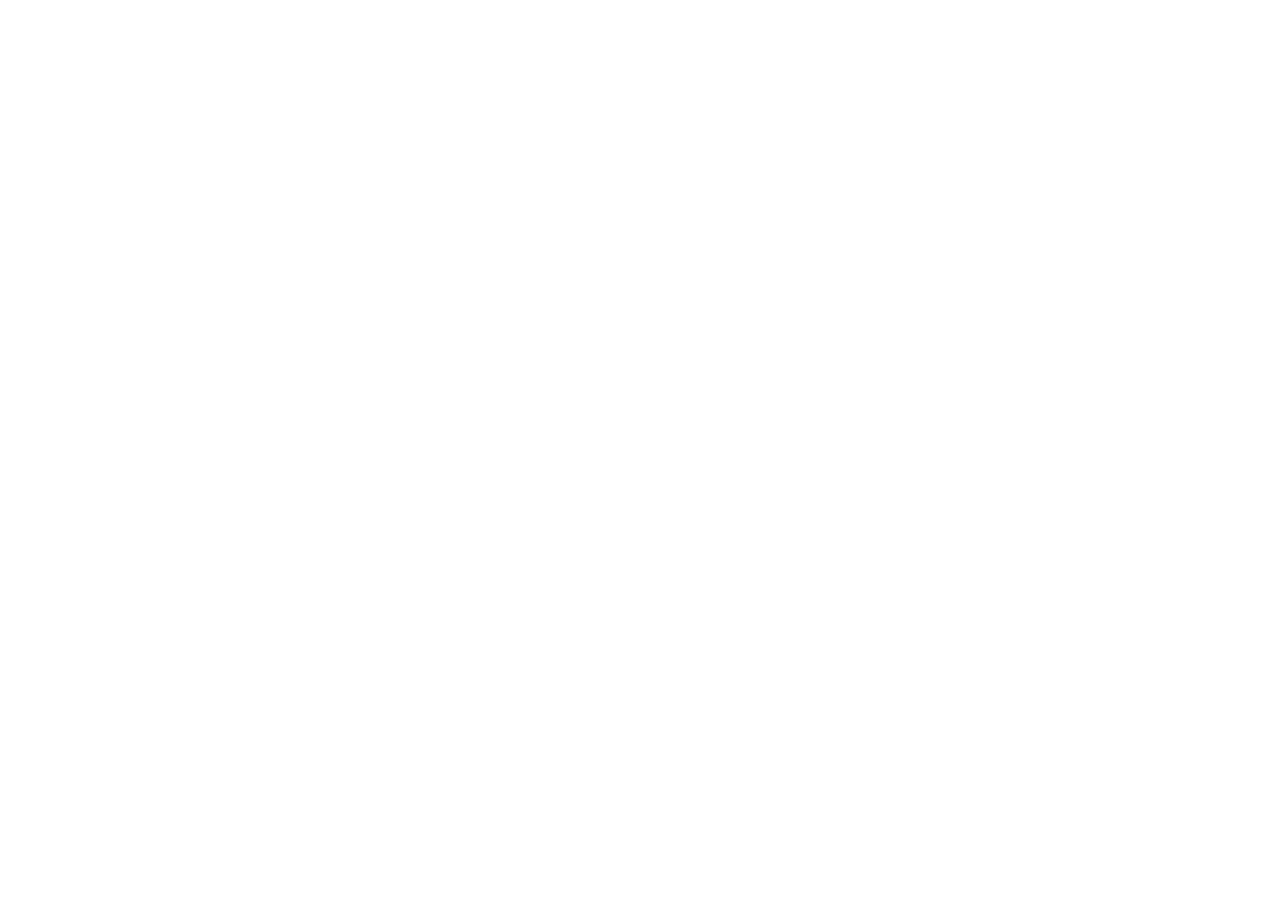
==== index.html @ d9848364 "Setting up repository" ====
<!DOCTYPE html>
<html lang="en">
  <head>
    <meta charset="UTF-8" />
    <meta http-equiv="X-UA-Compatible" content="IE=edge" />
    <meta name="viewport" content="width=device-width, initial-scale=1.0" />
    <link rel="stylesheet" href="css/normalize.css" />
    <link rel="stylesheet" href="css/styles.css" />
    <title>Document</title>
  </head>
  <body></body>
</html>
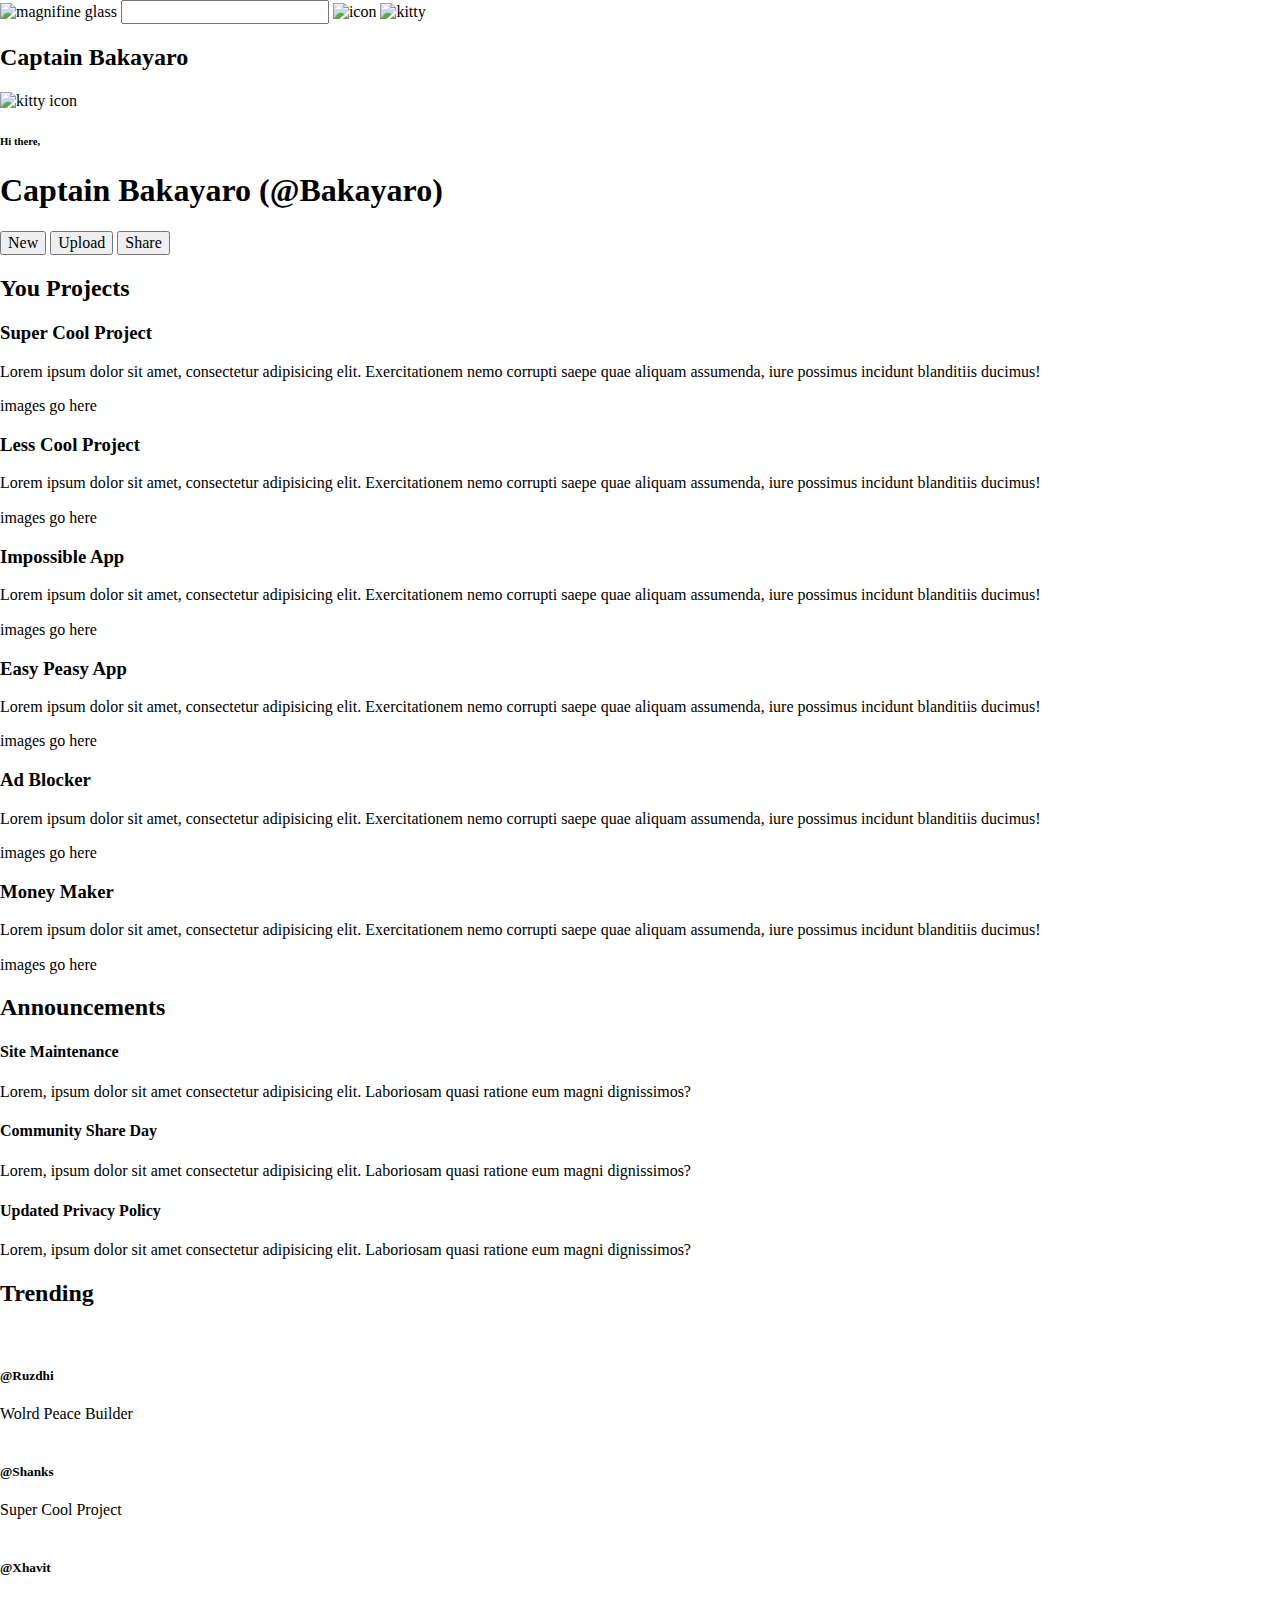
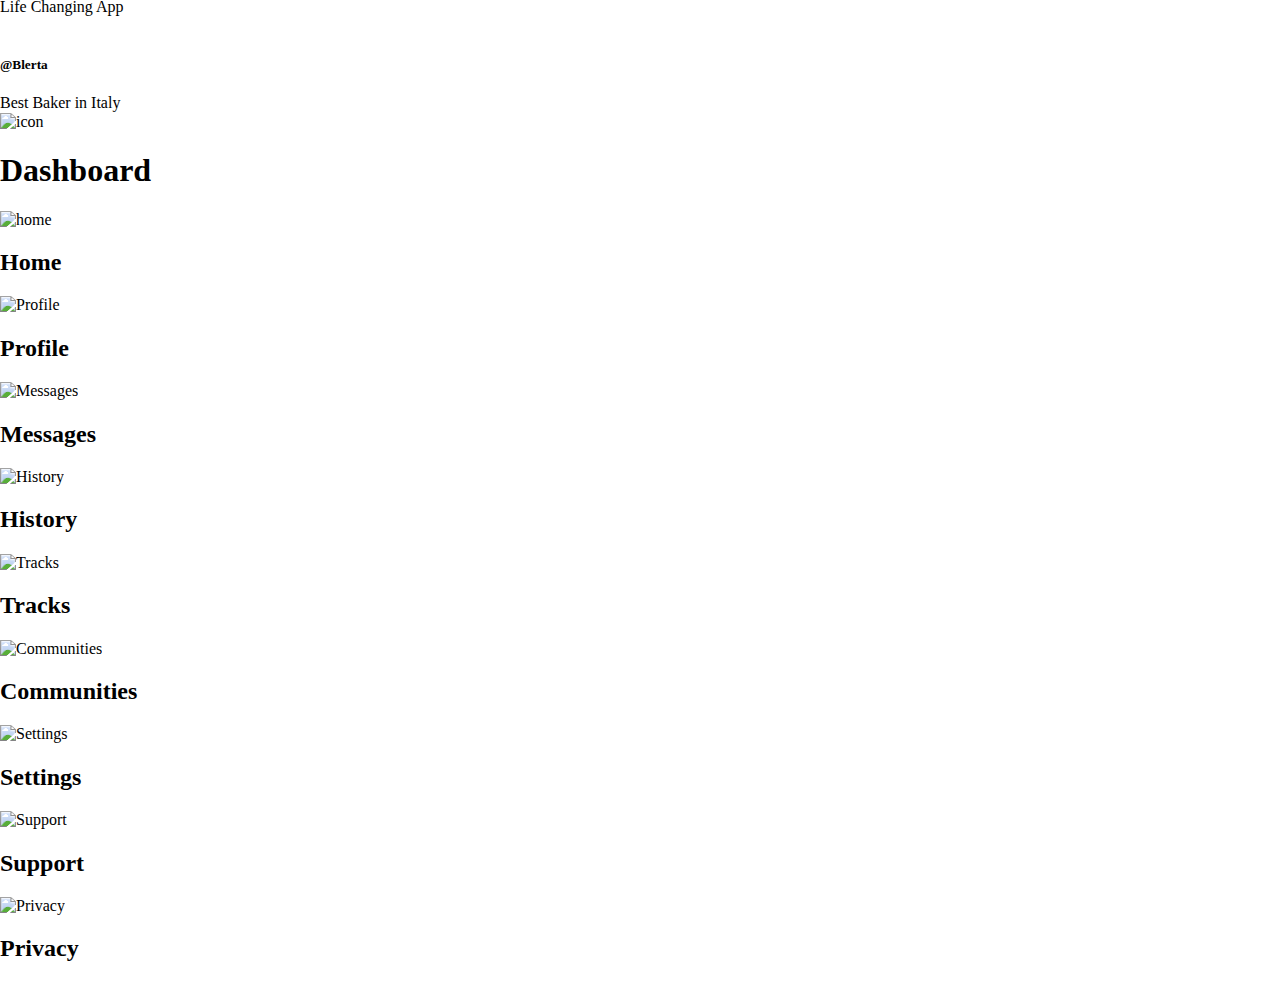
==== commit 07cfd7c8: "Structured HTML" ====
--- a/index.html
+++ b/index.html
@@ -8,5 +8,174 @@
     <link rel="stylesheet" href="css/styles.css" />
     <title>Document</title>
   </head>
-  <body></body>
+  <body>
+    <header>
+      <div class="header--container">
+        <div class="header__top">
+          <img src="" alt="magnifine glass" />
+          <input type="text" />
+          <img src="" alt="icon" />
+          <img src="" alt="kitty" />
+          <h2>Captain Bakayaro</h2>
+        </div>
+        <div class="header__bottom">
+          <img src="" alt="kitty icon" />
+          <h6>Hi there,</h6>
+          <h1>Captain Bakayaro (@Bakayaro)</h1>
+          <button>New</button>
+          <button>Upload</button>
+          <button>Share</button>
+        </div>
+      </div>
+    </header>
+    <main>
+      <h2>You Projects</h2>
+      <div class="main--container">
+        <div class="card">
+          <h3>Super Cool Project</h3>
+          <p>
+            Lorem ipsum dolor sit amet, consectetur adipisicing elit.
+            Exercitationem nemo corrupti saepe quae aliquam assumenda, iure
+            possimus incidunt blanditiis ducimus!
+          </p>
+          <div>images go here</div>
+        </div>
+
+        <div class="card">
+          <h3>Less Cool Project</h3>
+          <p>
+            Lorem ipsum dolor sit amet, consectetur adipisicing elit.
+            Exercitationem nemo corrupti saepe quae aliquam assumenda, iure
+            possimus incidunt blanditiis ducimus!
+          </p>
+          <div>images go here</div>
+        </div>
+        <div class="card">
+          <h3>Impossible App</h3>
+          <p>
+            Lorem ipsum dolor sit amet, consectetur adipisicing elit.
+            Exercitationem nemo corrupti saepe quae aliquam assumenda, iure
+            possimus incidunt blanditiis ducimus!
+          </p>
+          <div>images go here</div>
+        </div>
+        <div class="card">
+          <h3>Easy Peasy App</h3>
+          <p>
+            Lorem ipsum dolor sit amet, consectetur adipisicing elit.
+            Exercitationem nemo corrupti saepe quae aliquam assumenda, iure
+            possimus incidunt blanditiis ducimus!
+          </p>
+          <div>images go here</div>
+        </div>
+        <div class="card">
+          <h3>Ad Blocker</h3>
+          <p>
+            Lorem ipsum dolor sit amet, consectetur adipisicing elit.
+            Exercitationem nemo corrupti saepe quae aliquam assumenda, iure
+            possimus incidunt blanditiis ducimus!
+          </p>
+          <div>images go here</div>
+        </div>
+        <div class="card">
+          <h3>Money Maker</h3>
+          <p>
+            Lorem ipsum dolor sit amet, consectetur adipisicing elit.
+            Exercitationem nemo corrupti saepe quae aliquam assumenda, iure
+            possimus incidunt blanditiis ducimus!
+          </p>
+          <div>images go here</div>
+        </div>
+      </div>
+      <h2>Announcements</h2>
+      <div class="announce--container">
+        <div>
+          <h4>Site Maintenance</h4>
+          <p>
+            Lorem, ipsum dolor sit amet consectetur adipisicing elit. Laboriosam
+            quasi ratione eum magni dignissimos?
+          </p>
+        </div>
+        <div>
+          <h4>Community Share Day</h4>
+          <p>
+            Lorem, ipsum dolor sit amet consectetur adipisicing elit. Laboriosam
+            quasi ratione eum magni dignissimos?
+          </p>
+        </div>
+        <div>
+          <h4>Updated Privacy Policy</h4>
+          <p>
+            Lorem, ipsum dolor sit amet consectetur adipisicing elit. Laboriosam
+            quasi ratione eum magni dignissimos?
+          </p>
+        </div>
+      </div>
+      <h2>Trending</h2>
+      <div class="trending--container">
+        <div>
+          <img src="" alt="" />
+          <h5>@Ruzdhi</h5>
+          <span>Wolrd Peace Builder</span>
+        </div>
+        <div>
+          <img src="" alt="" />
+          <h5>@Shanks</h5>
+          <span>Super Cool Project</span>
+        </div>
+        <div>
+          <img src="" alt="" />
+          <h5>@Xhavit</h5>
+          <span>Life Changing App</span>
+        </div>
+        <div>
+          <img src="" alt="" />
+          <h5>@Blerta</h5>
+          <span>Best Baker in Italy</span>
+        </div>
+      </div>
+    </main>
+    <div class="sidebar">
+      <div class="sidebar--item">
+        <img src="" alt="icon" />
+        <h1>Dashboard</h1>
+      </div>
+      <div class="sidebar--item">
+        <img src="" alt="home" />
+        <h2>Home</h2>
+      </div>
+      <div class="sidebar--item">
+        <img src="" alt="Profile" />
+        <h2>Profile</h2>
+      </div>
+      <div class="sidebar--item">
+        <img src="" alt="Messages" />
+        <h2>Messages</h2>
+      </div>
+      <div class="sidebar--item">
+        <img src="" alt="History" />
+        <h2>History</h2>
+      </div>
+      <div class="sidebar--item">
+        <img src="" alt="Tracks" />
+        <h2>Tracks</h2>
+      </div>
+      <div class="sidebar--item">
+        <img src="" alt="Communities" />
+        <h2>Communities</h2>
+      </div>
+      <div class="sidebar--item">
+        <img src="" alt="Settings" />
+        <h2>Settings</h2>
+      </div>
+      <div class="sidebar--item">
+        <img src="" alt="Support" />
+        <h2>Support</h2>
+      </div>
+      <div class="sidebar--item">
+        <img src="" alt="Privacy" />
+        <h2>Privacy</h2>
+      </div>
+    </div>
+  </body>
 </html>
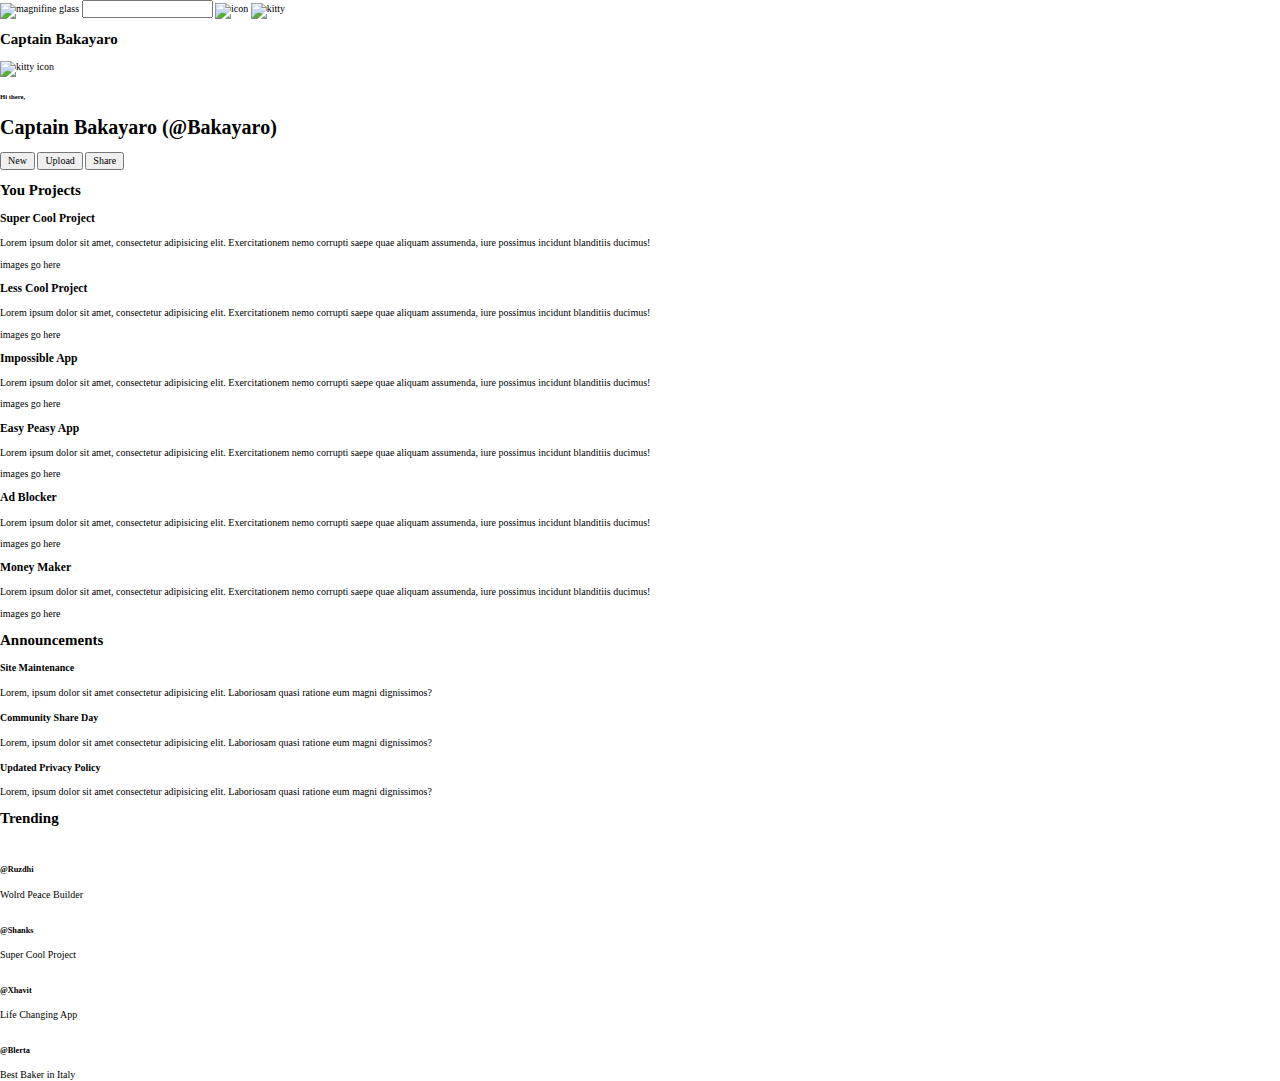
==== commit c5597b2d: "Add and structured icons in sidebar. Modified index file via component approach" ====
--- a/index.html
+++ b/index.html
@@ -135,47 +135,5 @@
         </div>
       </div>
     </main>
-    <div class="sidebar">
-      <div class="sidebar--item">
-        <img src="" alt="icon" />
-        <h1>Dashboard</h1>
-      </div>
-      <div class="sidebar--item">
-        <img src="" alt="home" />
-        <h2>Home</h2>
-      </div>
-      <div class="sidebar--item">
-        <img src="" alt="Profile" />
-        <h2>Profile</h2>
-      </div>
-      <div class="sidebar--item">
-        <img src="" alt="Messages" />
-        <h2>Messages</h2>
-      </div>
-      <div class="sidebar--item">
-        <img src="" alt="History" />
-        <h2>History</h2>
-      </div>
-      <div class="sidebar--item">
-        <img src="" alt="Tracks" />
-        <h2>Tracks</h2>
-      </div>
-      <div class="sidebar--item">
-        <img src="" alt="Communities" />
-        <h2>Communities</h2>
-      </div>
-      <div class="sidebar--item">
-        <img src="" alt="Settings" />
-        <h2>Settings</h2>
-      </div>
-      <div class="sidebar--item">
-        <img src="" alt="Support" />
-        <h2>Support</h2>
-      </div>
-      <div class="sidebar--item">
-        <img src="" alt="Privacy" />
-        <h2>Privacy</h2>
-      </div>
-    </div>
   </body>
 </html>
--- a/css/styles.css
+++ b/css/styles.css
@@ -0,0 +1,73 @@
+body {
+  margin: 0;
+}
+
+html {
+  font-size: 62.5%;
+}
+
+/* Sidebar */
+.sidebar {
+  width: 250px;
+  height: 100vh;
+  display: grid;
+  grid-template-columns: 250px;
+  grid-template-rows: 100px 1fr 2fr;
+  background-color: #0ea5e9;
+  align-items: center;
+  gap: 3rem;
+  color: #fff;
+  padding-left: 2rem;
+}
+
+.sidebar--options {
+  align-self: start;
+}
+
+.sidebar--item h2,
+.sidebar--item h1 {
+  font-size: 2rem;
+  padding-left: 1.6rem;
+}
+
+.sidebar--item h1 {
+  font-size: 3rem;
+  padding-left: 1rem;
+}
+
+div .sidebar--item {
+  display: flex;
+  align-items: center;
+}
+
+.sidebar--options,
+.sidebar--nav {
+  padding-left: 0.9rem;
+}
+
+/* Icons */
+.icon {
+  height: 40px;
+  width: 30px;
+  margin: 1rem 0;
+}
+
+.icon__top {
+  height: 60px;
+  width: 45px;
+}
+
+/* Links */
+
+a {
+  text-decoration: none;
+  color: #fff;
+  transition: ease-in 0.1s;
+}
+
+a:hover {
+  color: #e5e5e5;
+  transform: scale(1.1);
+}
+
+/* Sidebar Styles End */
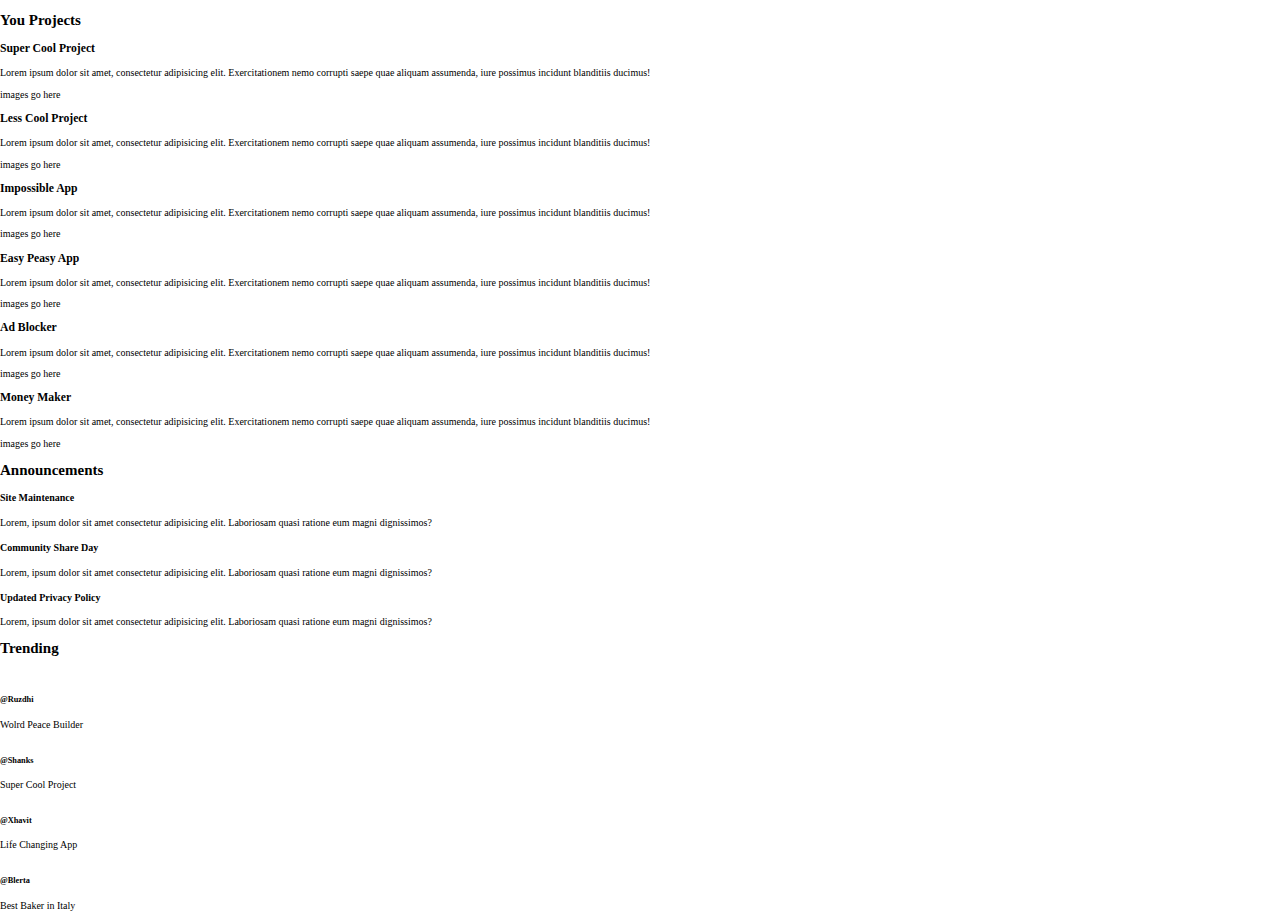
==== commit 1db4d3f7: "Added imaages to header. Created header component." ====
--- a/index.html
+++ b/index.html
@@ -9,25 +9,6 @@
     <title>Document</title>
   </head>
   <body>
-    <header>
-      <div class="header--container">
-        <div class="header__top">
-          <img src="" alt="magnifine glass" />
-          <input type="text" />
-          <img src="" alt="icon" />
-          <img src="" alt="kitty" />
-          <h2>Captain Bakayaro</h2>
-        </div>
-        <div class="header__bottom">
-          <img src="" alt="kitty icon" />
-          <h6>Hi there,</h6>
-          <h1>Captain Bakayaro (@Bakayaro)</h1>
-          <button>New</button>
-          <button>Upload</button>
-          <button>Share</button>
-        </div>
-      </div>
-    </header>
     <main>
       <h2>You Projects</h2>
       <div class="main--container">
--- a/css/styles.css
+++ b/css/styles.css
@@ -71,3 +71,9 @@
 }
 
 /* Sidebar Styles End */
+
+/* Header */
+.profile--image {
+  width: 75px;
+  border-radius: 100%;
+}
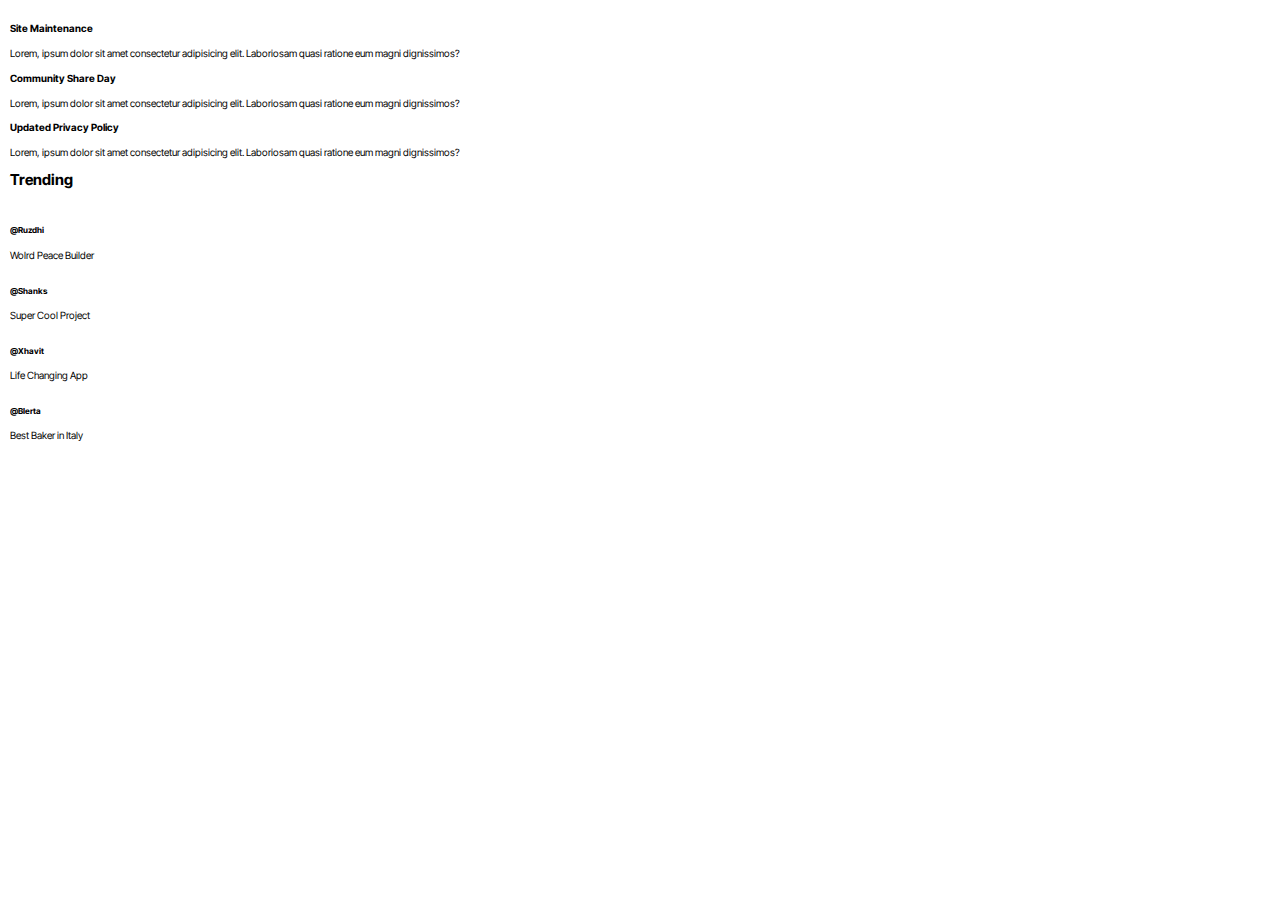
==== commit 29438fe1: "Structured and styled project portion of the main component" ====
--- a/index.html
+++ b/index.html
@@ -10,65 +10,6 @@
   </head>
   <body>
     <main>
-      <h2>You Projects</h2>
-      <div class="main--container">
-        <div class="card">
-          <h3>Super Cool Project</h3>
-          <p>
-            Lorem ipsum dolor sit amet, consectetur adipisicing elit.
-            Exercitationem nemo corrupti saepe quae aliquam assumenda, iure
-            possimus incidunt blanditiis ducimus!
-          </p>
-          <div>images go here</div>
-        </div>
-
-        <div class="card">
-          <h3>Less Cool Project</h3>
-          <p>
-            Lorem ipsum dolor sit amet, consectetur adipisicing elit.
-            Exercitationem nemo corrupti saepe quae aliquam assumenda, iure
-            possimus incidunt blanditiis ducimus!
-          </p>
-          <div>images go here</div>
-        </div>
-        <div class="card">
-          <h3>Impossible App</h3>
-          <p>
-            Lorem ipsum dolor sit amet, consectetur adipisicing elit.
-            Exercitationem nemo corrupti saepe quae aliquam assumenda, iure
-            possimus incidunt blanditiis ducimus!
-          </p>
-          <div>images go here</div>
-        </div>
-        <div class="card">
-          <h3>Easy Peasy App</h3>
-          <p>
-            Lorem ipsum dolor sit amet, consectetur adipisicing elit.
-            Exercitationem nemo corrupti saepe quae aliquam assumenda, iure
-            possimus incidunt blanditiis ducimus!
-          </p>
-          <div>images go here</div>
-        </div>
-        <div class="card">
-          <h3>Ad Blocker</h3>
-          <p>
-            Lorem ipsum dolor sit amet, consectetur adipisicing elit.
-            Exercitationem nemo corrupti saepe quae aliquam assumenda, iure
-            possimus incidunt blanditiis ducimus!
-          </p>
-          <div>images go here</div>
-        </div>
-        <div class="card">
-          <h3>Money Maker</h3>
-          <p>
-            Lorem ipsum dolor sit amet, consectetur adipisicing elit.
-            Exercitationem nemo corrupti saepe quae aliquam assumenda, iure
-            possimus incidunt blanditiis ducimus!
-          </p>
-          <div>images go here</div>
-        </div>
-      </div>
-      <h2>Announcements</h2>
       <div class="announce--container">
         <div>
           <h4>Site Maintenance</h4>
--- a/css/styles.css
+++ b/css/styles.css
@@ -1,5 +1,9 @@
+@import url("https://fonts.googleapis.com/css2?family=Inter+Tight&display=swap");
+
 body {
   margin: 0;
+  padding: 1rem;
+  font-family: "Inter Tight", sans-serif;
 }
 
 html {
@@ -70,10 +74,156 @@
   transform: scale(1.1);
 }
 
-/* Sidebar Styles End */
-
 /* Header */
 .profile--image {
   width: 75px;
   border-radius: 100%;
 }
+
+input {
+  width: 55rem;
+  font-size: 2rem;
+  height: 2.5rem;
+  padding-left: 1rem;
+  background: #e5e7eb;
+  border-radius: 10px;
+  border: 0;
+  /* margin-left: 5rem; */
+}
+
+.header__top--left {
+  display: inline-flex;
+  align-items: center;
+  gap: 1rem;
+}
+
+.header__top--left svg {
+  padding-left: 5rem;
+}
+
+.header__top--right {
+  display: flex;
+  align-items: center;
+  gap: 4rem;
+}
+
+.header__top--right h2 {
+  font-size: 2rem;
+}
+
+.header__bottom--left {
+  display: inline-grid;
+  grid-template-columns: 120px 35rem;
+  grid-template-rows: 50px 100px;
+  justify-items: start;
+}
+
+.header__bottom--left {
+  font-size: 1.2rem;
+}
+
+.header__bottom--left h3 {
+  align-self: end;
+  margin: 0;
+}
+
+.header__bottom--left img {
+  grid-row: 1 / 3;
+  width: 10rem;
+  margin-top: 1rem;
+}
+
+.header__bottom--right button {
+  background: #0ea5e9;
+  width: 10rem;
+  height: 3rem;
+  color: #fff;
+  font-size: 1.6rem;
+  border-radius: 5rem;
+  border: 0;
+  margin-right: 2rem;
+}
+.header__bottom--right button:hover {
+  cursor: pointer;
+  scale: 1.1;
+}
+
+.main__container--top {
+  display: flex;
+  justify-content: space-around;
+  width: 80%;
+}
+
+.header__container {
+  display: grid;
+  grid-template-columns: 1fr 1fr;
+  grid-template-rows: 0.5fr 1fr;
+}
+
+.header__top--left {
+  grid-column: 1 / 2;
+  justify-self: center;
+}
+
+.header__top--right {
+  grid-column: 2 / 3;
+  padding-left: 4rem;
+}
+
+.header__bottom--left {
+  grid-row: 2 / 3;
+  grid-column: 1 / 2;
+  justify-self: center;
+  margin-right: 10rem;
+}
+
+.header__bottom--right {
+  grid-column: 2 / 3;
+  grid-row: 2 / 3;
+  align-self: center;
+}
+
+/* Project Card */
+
+.card {
+  width: 300px;
+  height: 200px;
+  padding: 1rem 3rem 3rem 2rem;
+  box-sizing: border-box;
+  border-left: 0.9rem solid blue;
+  border-radius: 5px;
+  box-shadow: 0 3px 5px #d1d5db;
+}
+
+.card h3 {
+  font-size: 1.6rem;
+  margin-bottom: 0.5rem;
+}
+
+.card p {
+  color: #6b7280;
+  font-size: 1.3rem;
+  margin-top: 0;
+}
+
+.card__icons {
+  margin-left: auto;
+  width: fit-content;
+  height: 7rem;
+  display: flex;
+  justify-content: flex-end;
+  gap: 1rem;
+  align-items: flex-end;
+}
+
+.main--container {
+  display: grid;
+  width: 65rem;
+  row-gap: 1.8rem;
+  grid-template-columns: repeat(2, 1fr);
+  grid-template-rows: repeat(3, 1fr);
+}
+
+.main--container__TL {
+  margin-left: 2px;
+}
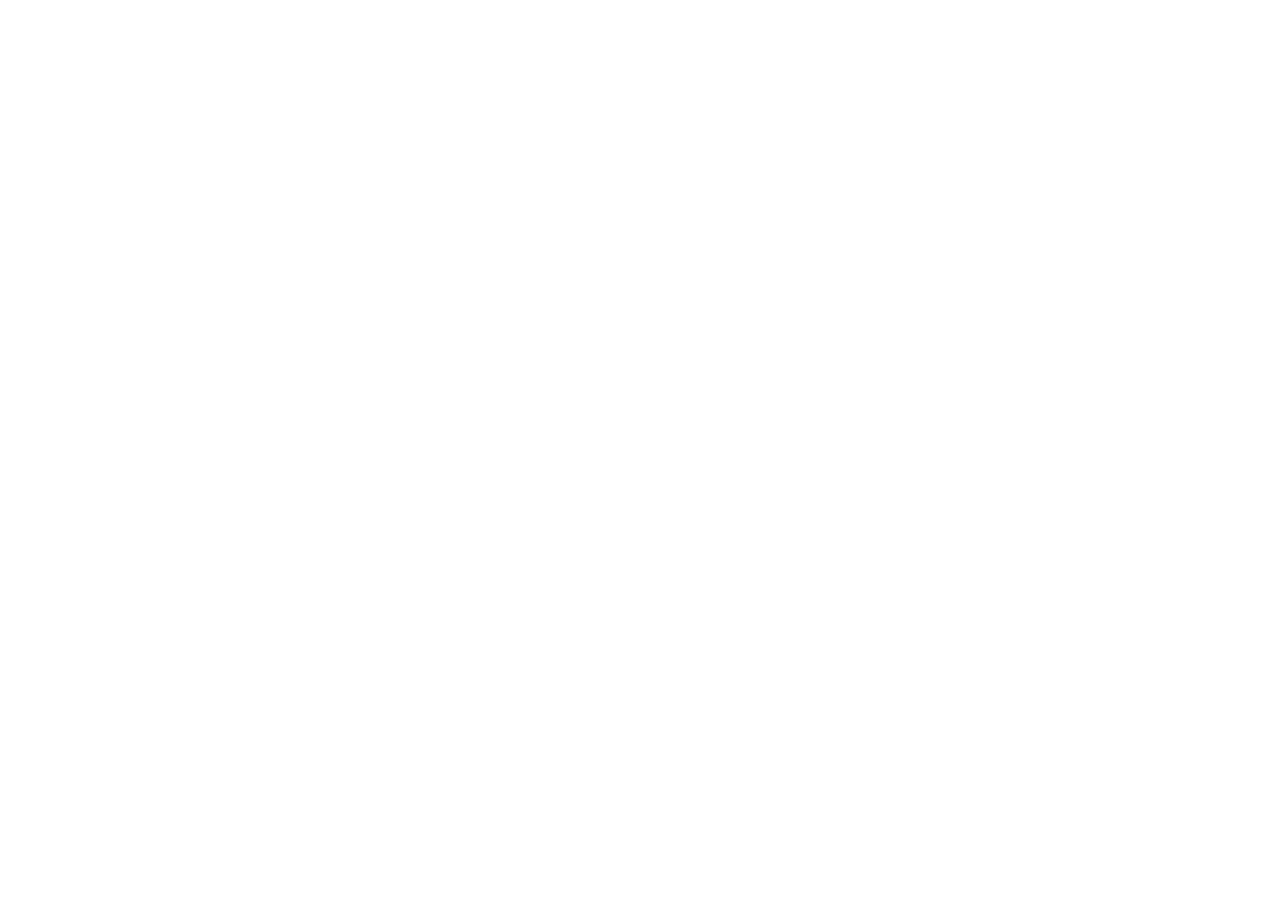
==== commit 65daf136: "Structured and styled right-bottom of main component" ====
--- a/index.html
+++ b/index.html
@@ -8,54 +8,5 @@
     <link rel="stylesheet" href="css/styles.css" />
     <title>Document</title>
   </head>
-  <body>
-    <main>
-      <div class="announce--container">
-        <div>
-          <h4>Site Maintenance</h4>
-          <p>
-            Lorem, ipsum dolor sit amet consectetur adipisicing elit. Laboriosam
-            quasi ratione eum magni dignissimos?
-          </p>
-        </div>
-        <div>
-          <h4>Community Share Day</h4>
-          <p>
-            Lorem, ipsum dolor sit amet consectetur adipisicing elit. Laboriosam
-            quasi ratione eum magni dignissimos?
-          </p>
-        </div>
-        <div>
-          <h4>Updated Privacy Policy</h4>
-          <p>
-            Lorem, ipsum dolor sit amet consectetur adipisicing elit. Laboriosam
-            quasi ratione eum magni dignissimos?
-          </p>
-        </div>
-      </div>
-      <h2>Trending</h2>
-      <div class="trending--container">
-        <div>
-          <img src="" alt="" />
-          <h5>@Ruzdhi</h5>
-          <span>Wolrd Peace Builder</span>
-        </div>
-        <div>
-          <img src="" alt="" />
-          <h5>@Shanks</h5>
-          <span>Super Cool Project</span>
-        </div>
-        <div>
-          <img src="" alt="" />
-          <h5>@Xhavit</h5>
-          <span>Life Changing App</span>
-        </div>
-        <div>
-          <img src="" alt="" />
-          <h5>@Blerta</h5>
-          <span>Best Baker in Italy</span>
-        </div>
-      </div>
-    </main>
-  </body>
+  <body></body>
 </html>
--- a/css/styles.css
+++ b/css/styles.css
@@ -183,7 +183,7 @@
   align-self: center;
 }
 
-/* Project Card */
+/* Project Card & Left side Main*/
 
 .card {
   width: 300px;
@@ -227,3 +227,103 @@
 .main--container__TL {
   margin-left: 2px;
 }
+
+/* Right Side Main Top */
+
+.right__main--title {
+  margin-left: 0.5rem;
+  font-family: system-ui, -apple-system, BlinkMacSystemFont, "Segoe UI", Roboto,
+    Oxygen, Ubuntu, Cantarell, "Open Sans", "Helvetica Neue", sans-serif;
+}
+
+.right__main--top {
+  width: 25rem;
+  height: 30rem;
+  border-radius: 1rem;
+  display: flex;
+  flex-direction: column;
+  justify-content: space-around;
+  padding: 3rem;
+  box-sizing: border-box;
+  box-shadow: 0 3px 5px #d1d5db;
+}
+
+.right__main--top p,
+.right__main--top h3 {
+  margin: 0;
+}
+
+.right__main--top p {
+  color: #6b7280;
+}
+
+.announcement--seperate {
+  padding-bottom: 1.6rem;
+  border-bottom: 1px solid #6b7280;
+}
+
+.right__main--top h3 {
+  font-size: 1.3rem;
+  font-weight: 900;
+}
+
+/* Right Side Main Bottom */
+.right__main--bottom {
+  padding: 1rem;
+  display: grid;
+  row-gap: 5px;
+  grid-template-columns: 83px 168px;
+  grid-template-rows: 1fr 1fr 1fr 1fr;
+  width: 25rem;
+  height: 30rem;
+  /* background: gold; */
+  box-shadow: 0 3px 5px #d1d5db;
+}
+
+.first-person {
+  grid-column: 1 / 3;
+  grid-row: 1 / 2;
+}
+
+.second-person {
+  grid-column: 1 / 3;
+  grid-row: 2 / 3;
+}
+.third-person {
+  grid-column: 1 / 3;
+  grid-row: 3 / 4;
+}
+
+.fourth-person {
+  grid-column: 1 / 3;
+  grid-row: 4 / 5;
+}
+
+.trending--images {
+  width: 70px;
+  height: 70px;
+  border-radius: 100%;
+}
+
+.trending--person {
+  display: grid;
+  font-size: 1.5rem;
+  grid-template-columns: 1fr 2fr;
+  grid-template-rows: 1fr 1fr;
+  height: 70px;
+}
+
+.trending--person img {
+  grid-row: 1 / 3;
+  padding-bottom: 2px;
+}
+
+.trending--person h3 {
+  font-size: 1.4rem;
+  align-self: end;
+  margin: 0;
+}
+
+.trending--person span {
+  color: #6b7280;
+}
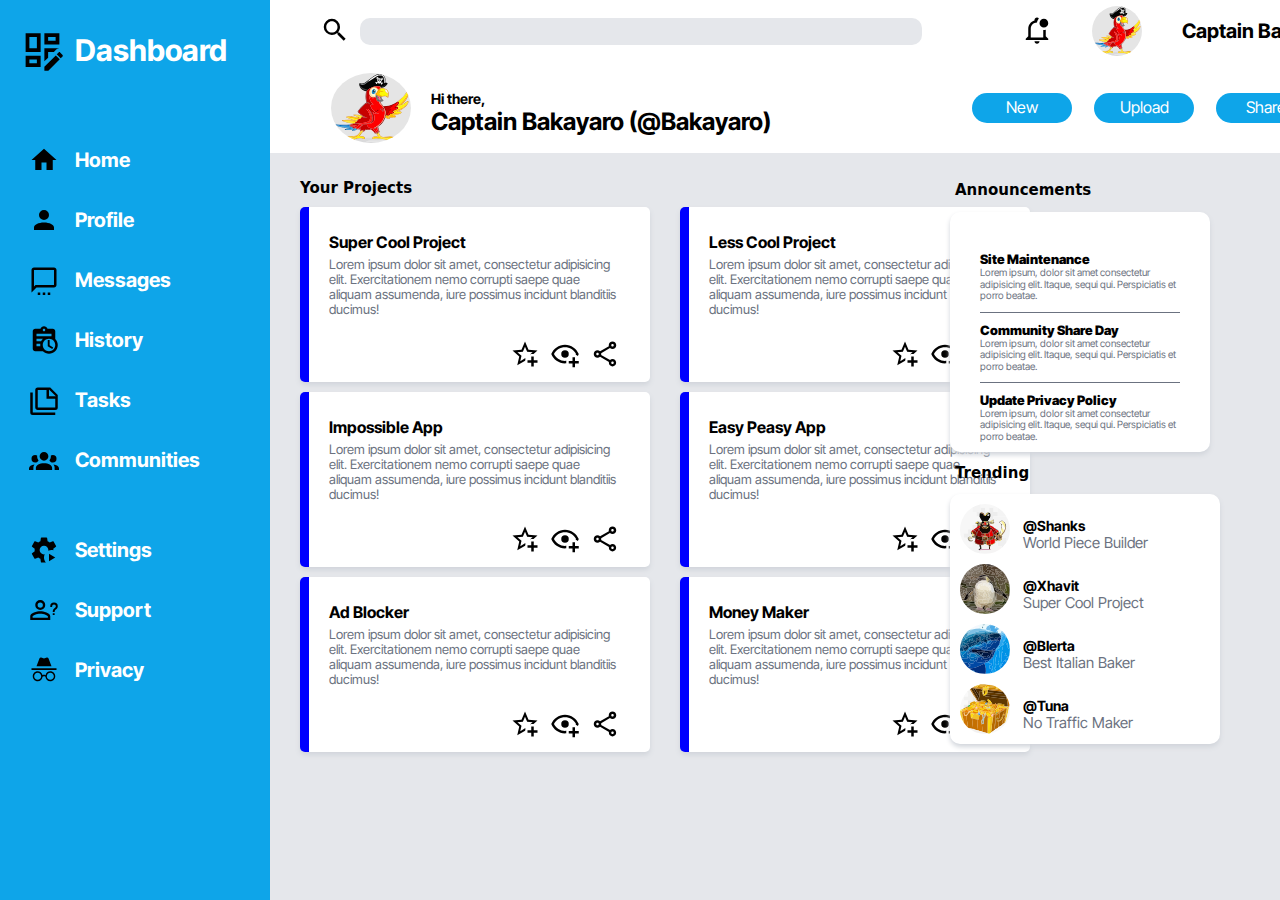
==== commit 13dfc02a: "Structured Page Layout. Made layout changes to other components" ====
--- a/index.html
+++ b/index.html
@@ -8,5 +8,526 @@
     <link rel="stylesheet" href="css/styles.css" />
     <title>Document</title>
   </head>
-  <body></body>
+  <body>
+    <div class="page--container">
+      <div class="page--container__sidebar">
+        <div class="sidebar">
+          <div class="siderbar--heading">
+            <div class="sidebar--item">
+              <svg
+                xmlns="http://www.w3.org/2000/svg"
+                viewBox="0 0 24 24"
+                class="icon icon__top"
+              >
+                <path
+                  d="M21 13.1C20.9 13.1 20.7 13.2 20.6 13.3L19.6 14.3L21.7 16.4L22.7 15.4C22.9 15.2 22.9 14.8 22.7 14.6L21.4 13.3C21.3 13.2 21.2 13.1 21 13.1M19.1 14.9L13 20.9V23H15.1L21.2 16.9L19.1 14.9M21 3H13V9H21V3M19 7H15V5H19V7M13 18.06V11H21V11.1C20.24 11.1 19.57 11.5 19.19 11.89L18.07 13H15V16.07L13 18.06M11 3H3V13H11V3M9 11H5V5H9V11M11 20.06V15H3V21H11V20.06M9 19H5V17H9V19Z"
+                />
+              </svg>
+              <h1 class="sidebar__title">Dashboard</h1>
+            </div>
+          </div>
+          <div class="sidebar--nav">
+            <div class="sidebar--item">
+              <svg
+                xmlns="http://www.w3.org/2000/svg"
+                viewBox="0 0 24 24"
+                class="icon"
+              >
+                <path d="M10,20V14H14V20H19V12H22L12,3L2,12H5V20H10Z" />
+              </svg>
+              <a href="#"><h2>Home</h2></a>
+            </div>
+            <div class="sidebar--item">
+              <svg
+                xmlns="http://www.w3.org/2000/svg"
+                viewBox="0 0 24 24"
+                class="icon"
+              >
+                <path
+                  d="M12,4A4,4 0 0,1 16,8A4,4 0 0,1 12,12A4,4 0 0,1 8,8A4,4 0 0,1 12,4M12,14C16.42,14 20,15.79 20,18V20H4V18C4,15.79 7.58,14 12,14Z"
+                />
+              </svg>
+              <a href="#"><h2>Profile</h2></a>
+            </div>
+            <div class="sidebar--item">
+              <svg
+                xmlns="http://www.w3.org/2000/svg"
+                viewBox="0 0 24 24"
+                class="icon"
+              >
+                <path
+                  d="M20 2H4C2.9 2 2 2.9 2 4V22L6 18H20C21.1 18 22 17.1 22 16V4C22 2.9 21.1 2 20 2M20 16H5.2L4 17.2V4H20V16M11 24H13V22H11V24M7 24H9V22H7V24M15 24H17V22H15V24"
+                />
+              </svg>
+              <a href="#"><h2>Messages</h2></a>
+            </div>
+            <div class="sidebar--item">
+              <svg
+                xmlns="http://www.w3.org/2000/svg"
+                viewBox="0 0 24 24"
+                class="icon"
+              >
+                <path
+                  d="M21 11.11V5C21 3.9 20.11 3 19 3H14.82C14.4 1.84 13.3 1 12 1S9.6 1.84 9.18 3H5C3.9 3 3 3.9 3 5V19C3 20.11 3.9 21 5 21H11.11C12.37 22.24 14.09 23 16 23C19.87 23 23 19.87 23 16C23 14.09 22.24 12.37 21 11.11M12 3C12.55 3 13 3.45 13 4S12.55 5 12 5 11 4.55 11 4 11.45 3 12 3M6 7H18V9H6V7M9.08 17H6V15H9.08C9.03 15.33 9 15.66 9 16S9.03 16.67 9.08 17M6 13V11H11.11C10.5 11.57 10.04 12.25 9.68 13H6M16 21C13.24 21 11 18.76 11 16S13.24 11 16 11 21 13.24 21 16 18.76 21 16 21M16.5 16.25L19.36 17.94L18.61 19.16L15 17V12H16.5V16.25Z"
+                />
+              </svg>
+              <a href="#"><h2>History</h2></a>
+            </div>
+            <div class="sidebar--item">
+              <svg
+                xmlns="http://www.w3.org/2000/svg"
+                viewBox="0 0 24 24"
+                class="icon"
+              >
+                <path
+                  d="M3,6V22H21V24H3A2,2 0 0,1 1,22V6H3M16,9H21.5L16,3.5V9M7,2H17L23,8V18A2,2 0 0,1 21,20H7C5.89,20 5,19.1 5,18V4A2,2 0 0,1 7,2M7,4V18H21V11H14V4H7Z"
+                />
+              </svg>
+              <a href="#"><h2>Tasks</h2></a>
+            </div>
+            <div class="sidebar--item">
+              <svg
+                xmlns="http://www.w3.org/2000/svg"
+                viewBox="0 0 24 24"
+                class="icon"
+              >
+                <path
+                  d="M12,5.5A3.5,3.5 0 0,1 15.5,9A3.5,3.5 0 0,1 12,12.5A3.5,3.5 0 0,1 8.5,9A3.5,3.5 0 0,1 12,5.5M5,8C5.56,8 6.08,8.15 6.53,8.42C6.38,9.85 6.8,11.27 7.66,12.38C7.16,13.34 6.16,14 5,14A3,3 0 0,1 2,11A3,3 0 0,1 5,8M19,8A3,3 0 0,1 22,11A3,3 0 0,1 19,14C17.84,14 16.84,13.34 16.34,12.38C17.2,11.27 17.62,9.85 17.47,8.42C17.92,8.15 18.44,8 19,8M5.5,18.25C5.5,16.18 8.41,14.5 12,14.5C15.59,14.5 18.5,16.18 18.5,18.25V20H5.5V18.25M0,20V18.5C0,17.11 1.89,15.94 4.45,15.6C3.86,16.28 3.5,17.22 3.5,18.25V20H0M24,20H20.5V18.25C20.5,17.22 20.14,16.28 19.55,15.6C22.11,15.94 24,17.11 24,18.5V20Z"
+                />
+              </svg>
+              <a href="#"><h2>Communities</h2></a>
+            </div>
+          </div>
+          <div class="sidebar--options">
+            <div class="sidebar--item">
+              <svg
+                xmlns="http://www.w3.org/2000/svg"
+                viewBox="0 0 24 24"
+                class="icon"
+              >
+                <path
+                  d="M13.53 22H10C9.75 22 9.54 21.82 9.5 21.58L9.13 18.93C8.5 18.68 7.96 18.34 7.44 17.94L4.95 18.95C4.73 19.03 4.46 18.95 4.34 18.73L2.34 15.27C2.21 15.05 2.27 14.78 2.46 14.63L4.57 12.97C4.53 12.65 4.5 12.33 4.5 12S4.53 11.34 4.57 11L2.46 9.37C2.27 9.22 2.21 8.95 2.34 8.73L4.34 5.27C4.46 5.05 4.73 4.96 4.95 5.05L7.44 6.05C7.96 5.66 8.5 5.32 9.13 5.07L9.5 2.42C9.54 2.18 9.75 2 10 2H14C14.25 2 14.46 2.18 14.5 2.42L14.87 5.07C15.5 5.32 16.04 5.66 16.56 6.05L19.05 5.05C19.27 4.96 19.54 5.05 19.66 5.27L21.66 8.73C21.78 8.95 21.73 9.22 21.54 9.37L19.43 11C19.47 11.34 19.5 11.67 19.5 12V12.19C19 12.07 18.5 12 18 12C17.08 12 16.22 12.21 15.44 12.58C15.47 12.39 15.5 12.2 15.5 12C15.5 10.07 13.93 8.5 12 8.5S8.5 10.07 8.5 12 10.07 15.5 12 15.5C12.2 15.5 12.39 15.47 12.58 15.44C12.21 16.22 12 17.08 12 18C12 19.54 12.58 20.94 13.53 22M16 15V21L21 18L16 15Z"
+                />
+              </svg>
+              <a href="#"><h2>Settings</h2></a>
+            </div>
+            <div class="sidebar--item">
+              <svg
+                xmlns="http://www.w3.org/2000/svg"
+                viewBox="0 0 24 24"
+                class="icon"
+              >
+                <path
+                  d="M20.5,14.5V16H19V14.5H20.5M18.5,9.5H17V9A3,3 0 0,1 20,6A3,3 0 0,1 23,9C23,9.97 22.5,10.88 21.71,11.41L21.41,11.6C20.84,12 20.5,12.61 20.5,13.3V13.5H19V13.3C19,12.11 19.6,11 20.59,10.35L20.88,10.16C21.27,9.9 21.5,9.47 21.5,9A1.5,1.5 0 0,0 20,7.5A1.5,1.5 0 0,0 18.5,9V9.5M9,13C11.67,13 17,14.34 17,17V20H1V17C1,14.34 6.33,13 9,13M9,4A4,4 0 0,1 13,8A4,4 0 0,1 9,12A4,4 0 0,1 5,8A4,4 0 0,1 9,4M9,14.9C6.03,14.9 2.9,16.36 2.9,17V18.1H15.1V17C15.1,16.36 11.97,14.9 9,14.9M9,5.9A2.1,2.1 0 0,0 6.9,8A2.1,2.1 0 0,0 9,10.1A2.1,2.1 0 0,0 11.1,8A2.1,2.1 0 0,0 9,5.9Z"
+                />
+              </svg>
+              <a href="#"><h2>Support</h2></a>
+            </div>
+            <div class="sidebar--item">
+              <svg
+                xmlns="http://www.w3.org/2000/svg"
+                viewBox="0 0 24 24"
+                class="icon"
+              >
+                <path
+                  d="M17.06 13C15.2 13 13.64 14.33 13.24 16.1C12.29 15.69 11.42 15.8 10.76 16.09C10.35 14.31 8.79 13 6.94 13C4.77 13 3 14.79 3 17C3 19.21 4.77 21 6.94 21C9 21 10.68 19.38 10.84 17.32C11.18 17.08 12.07 16.63 13.16 17.34C13.34 19.39 15 21 17.06 21C19.23 21 21 19.21 21 17C21 14.79 19.23 13 17.06 13M6.94 19.86C5.38 19.86 4.13 18.58 4.13 17S5.39 14.14 6.94 14.14C8.5 14.14 9.75 15.42 9.75 17S8.5 19.86 6.94 19.86M17.06 19.86C15.5 19.86 14.25 18.58 14.25 17S15.5 14.14 17.06 14.14C18.62 14.14 19.88 15.42 19.88 17S18.61 19.86 17.06 19.86M22 10.5H2V12H22V10.5M15.53 2.63C15.31 2.14 14.75 1.88 14.22 2.05L12 2.79L9.77 2.05L9.72 2.04C9.19 1.89 8.63 2.17 8.43 2.68L6 9H18L15.56 2.68L15.53 2.63Z"
+                />
+              </svg>
+              <a href="#"><h2>Privacy</h2></a>
+            </div>
+          </div>
+        </div>
+      </div>
+      <div class="page--container__header">
+        <header class="header__container">
+          <!-- <div class="main__container--top"> -->
+          <div class="header__top--left">
+            <a href="#">
+              <svg
+                xmlns="http://www.w3.org/2000/svg"
+                viewBox="0 0 24 24"
+                class="icon"
+              >
+                <path
+                  d="M9.5,3A6.5,6.5 0 0,1 16,9.5C16,11.11 15.41,12.59 14.44,13.73L14.71,14H15.5L20.5,19L19,20.5L14,15.5V14.71L13.73,14.44C12.59,15.41 11.11,16 9.5,16A6.5,6.5 0 0,1 3,9.5A6.5,6.5 0 0,1 9.5,3M9.5,5C7,5 5,7 5,9.5C5,12 7,14 9.5,14C12,14 14,12 14,9.5C14,7 12,5 9.5,5Z"
+                />
+              </svg>
+            </a>
+
+            <input type="text" />
+          </div>
+
+          <div class="header__top--right">
+            <a href="#">
+              <svg
+                xmlns="http://www.w3.org/2000/svg"
+                viewBox="0 0 24 24"
+                class="icon"
+              >
+                <path
+                  d="M19 17V11.8C18.5 11.9 18 12 17.5 12H17V18H7V11C7 8.2 9.2 6 12 6C12.1 4.7 12.7 3.6 13.5 2.7C13.2 2.3 12.6 2 12 2C10.9 2 10 2.9 10 4V4.3C7 5.2 5 7.9 5 11V17L3 19V20H21V19L19 17M10 21C10 22.1 10.9 23 12 23S14 22.1 14 21H10M21 6.5C21 8.4 19.4 10 17.5 10S14 8.4 14 6.5 15.6 3 17.5 3 21 4.6 21 6.5"
+                />
+              </svg>
+            </a>
+            <img
+              src="../images/parrot.svg"
+              alt="pirate with wings"
+              class="profile--image smaller--profile"
+            />
+            <h2>Captain Bakayaro</h2>
+          </div>
+          <div class="header__bottom--left">
+            <img
+              src="../images/parrot.svg"
+              alt="pirate with wings"
+              class="profile--image"
+            />
+            <h3>Hi there,</h3>
+            <h1>Captain Bakayaro (@Bakayaro)</h1>
+          </div>
+          <div class="header__bottom--right">
+            <button>New</button>
+            <button>Upload</button>
+            <button>Share</button>
+          </div>
+        </header>
+      </div>
+      <div class="page--container__projects">
+        <h1 class="main--container__TL">Your Projects</h1>
+        <div class="main--container">
+          <div class="card">
+            <h3>Super Cool Project</h3>
+            <p>
+              Lorem ipsum dolor sit amet, consectetur adipisicing elit.
+              Exercitationem nemo corrupti saepe quae aliquam assumenda, iure
+              possimus incidunt blanditiis ducimus!
+            </p>
+            <div class="card__icons">
+              <a href="#">
+                <svg
+                  xmlns="http://www.w3.org/2000/svg"
+                  viewBox="0 0 24 24"
+                  class="icon"
+                >
+                  <path
+                    d="M5.8 21L7.4 14L2 9.2L9.2 8.6L12 2L14.8 8.6L22 9.2L18.8 12H18C17.3 12 16.6 12.1 15.9 12.4L18.1 10.5L13.7 10.1L12 6.1L10.3 10.1L5.9 10.5L9.2 13.4L8.2 17.7L12 15.4L12.5 15.7C12.3 16.2 12.1 16.8 12.1 17.3L5.8 21M17 14V17H14V19H17V22H19V19H22V17H19V14H17Z"
+                  />
+                </svg>
+              </a>
+
+              <a href="#">
+                <svg
+                  xmlns="http://www.w3.org/2000/svg"
+                  viewBox="0 0 24 24"
+                  class="icon"
+                >
+                  <path
+                    d="M12,4.5C7,4.5 2.73,7.61 1,12C2.73,16.39 7,19.5 12,19.5C12.36,19.5 12.72,19.5 13.08,19.45C13.03,19.13 13,18.82 13,18.5C13,18.14 13.04,17.78 13.1,17.42C12.74,17.46 12.37,17.5 12,17.5C8.24,17.5 4.83,15.36 3.18,12C4.83,8.64 8.24,6.5 12,6.5C15.76,6.5 19.17,8.64 20.82,12C20.7,12.24 20.56,12.45 20.43,12.68C21.09,12.84 21.72,13.11 22.29,13.5C22.56,13 22.8,12.5 23,12C21.27,7.61 17,4.5 12,4.5M12,9A3,3 0 0,0 9,12A3,3 0 0,0 12,15A3,3 0 0,0 15,12A3,3 0 0,0 12,9M18,14.5V17.5H15V19.5H18V22.5H20V19.5H23V17.5H20V14.5H18Z"
+                  />
+                </svg>
+              </a>
+              <a href="#">
+                <svg
+                  xmlns="http://www.w3.org/2000/svg"
+                  viewBox="0 0 24 24"
+                  class="icon"
+                >
+                  <path
+                    d="M18 16.08C17.24 16.08 16.56 16.38 16.04 16.85L8.91 12.7C8.96 12.47 9 12.24 9 12S8.96 11.53 8.91 11.3L15.96 7.19C16.5 7.69 17.21 8 18 8C19.66 8 21 6.66 21 5S19.66 2 18 2 15 3.34 15 5C15 5.24 15.04 5.47 15.09 5.7L8.04 9.81C7.5 9.31 6.79 9 6 9C4.34 9 3 10.34 3 12S4.34 15 6 15C6.79 15 7.5 14.69 8.04 14.19L15.16 18.34C15.11 18.55 15.08 18.77 15.08 19C15.08 20.61 16.39 21.91 18 21.91S20.92 20.61 20.92 19C20.92 17.39 19.61 16.08 18 16.08M18 4C18.55 4 19 4.45 19 5S18.55 6 18 6 17 5.55 17 5 17.45 4 18 4M6 13C5.45 13 5 12.55 5 12S5.45 11 6 11 7 11.45 7 12 6.55 13 6 13M18 20C17.45 20 17 19.55 17 19S17.45 18 18 18 19 18.45 19 19 18.55 20 18 20Z"
+                  />
+                </svg>
+              </a>
+            </div>
+          </div>
+          <div class="card">
+            <h3>Less Cool Project</h3>
+            <p>
+              Lorem ipsum dolor sit amet, consectetur adipisicing elit.
+              Exercitationem nemo corrupti saepe quae aliquam assumenda, iure
+              possimus incidunt blanditiis ducimus!
+            </p>
+            <div class="card__icons">
+              <a href="#">
+                <svg
+                  xmlns="http://www.w3.org/2000/svg"
+                  viewBox="0 0 24 24"
+                  class="icon"
+                >
+                  <path
+                    d="M5.8 21L7.4 14L2 9.2L9.2 8.6L12 2L14.8 8.6L22 9.2L18.8 12H18C17.3 12 16.6 12.1 15.9 12.4L18.1 10.5L13.7 10.1L12 6.1L10.3 10.1L5.9 10.5L9.2 13.4L8.2 17.7L12 15.4L12.5 15.7C12.3 16.2 12.1 16.8 12.1 17.3L5.8 21M17 14V17H14V19H17V22H19V19H22V17H19V14H17Z"
+                  />
+                </svg>
+              </a>
+
+              <a href="#">
+                <svg
+                  xmlns="http://www.w3.org/2000/svg"
+                  viewBox="0 0 24 24"
+                  class="icon"
+                >
+                  <path
+                    d="M12,4.5C7,4.5 2.73,7.61 1,12C2.73,16.39 7,19.5 12,19.5C12.36,19.5 12.72,19.5 13.08,19.45C13.03,19.13 13,18.82 13,18.5C13,18.14 13.04,17.78 13.1,17.42C12.74,17.46 12.37,17.5 12,17.5C8.24,17.5 4.83,15.36 3.18,12C4.83,8.64 8.24,6.5 12,6.5C15.76,6.5 19.17,8.64 20.82,12C20.7,12.24 20.56,12.45 20.43,12.68C21.09,12.84 21.72,13.11 22.29,13.5C22.56,13 22.8,12.5 23,12C21.27,7.61 17,4.5 12,4.5M12,9A3,3 0 0,0 9,12A3,3 0 0,0 12,15A3,3 0 0,0 15,12A3,3 0 0,0 12,9M18,14.5V17.5H15V19.5H18V22.5H20V19.5H23V17.5H20V14.5H18Z"
+                  />
+                </svg>
+              </a>
+              <a href="#">
+                <svg
+                  xmlns="http://www.w3.org/2000/svg"
+                  viewBox="0 0 24 24"
+                  class="icon"
+                >
+                  <path
+                    d="M18 16.08C17.24 16.08 16.56 16.38 16.04 16.85L8.91 12.7C8.96 12.47 9 12.24 9 12S8.96 11.53 8.91 11.3L15.96 7.19C16.5 7.69 17.21 8 18 8C19.66 8 21 6.66 21 5S19.66 2 18 2 15 3.34 15 5C15 5.24 15.04 5.47 15.09 5.7L8.04 9.81C7.5 9.31 6.79 9 6 9C4.34 9 3 10.34 3 12S4.34 15 6 15C6.79 15 7.5 14.69 8.04 14.19L15.16 18.34C15.11 18.55 15.08 18.77 15.08 19C15.08 20.61 16.39 21.91 18 21.91S20.92 20.61 20.92 19C20.92 17.39 19.61 16.08 18 16.08M18 4C18.55 4 19 4.45 19 5S18.55 6 18 6 17 5.55 17 5 17.45 4 18 4M6 13C5.45 13 5 12.55 5 12S5.45 11 6 11 7 11.45 7 12 6.55 13 6 13M18 20C17.45 20 17 19.55 17 19S17.45 18 18 18 19 18.45 19 19 18.55 20 18 20Z"
+                  />
+                </svg>
+              </a>
+            </div>
+          </div>
+          <div class="card">
+            <h3>Impossible App</h3>
+            <p>
+              Lorem ipsum dolor sit amet, consectetur adipisicing elit.
+              Exercitationem nemo corrupti saepe quae aliquam assumenda, iure
+              possimus incidunt blanditiis ducimus!
+            </p>
+            <div class="card__icons">
+              <a href="#">
+                <svg
+                  xmlns="http://www.w3.org/2000/svg"
+                  viewBox="0 0 24 24"
+                  class="icon"
+                >
+                  <path
+                    d="M5.8 21L7.4 14L2 9.2L9.2 8.6L12 2L14.8 8.6L22 9.2L18.8 12H18C17.3 12 16.6 12.1 15.9 12.4L18.1 10.5L13.7 10.1L12 6.1L10.3 10.1L5.9 10.5L9.2 13.4L8.2 17.7L12 15.4L12.5 15.7C12.3 16.2 12.1 16.8 12.1 17.3L5.8 21M17 14V17H14V19H17V22H19V19H22V17H19V14H17Z"
+                  />
+                </svg>
+              </a>
+
+              <a href="#">
+                <svg
+                  xmlns="http://www.w3.org/2000/svg"
+                  viewBox="0 0 24 24"
+                  class="icon"
+                >
+                  <path
+                    d="M12,4.5C7,4.5 2.73,7.61 1,12C2.73,16.39 7,19.5 12,19.5C12.36,19.5 12.72,19.5 13.08,19.45C13.03,19.13 13,18.82 13,18.5C13,18.14 13.04,17.78 13.1,17.42C12.74,17.46 12.37,17.5 12,17.5C8.24,17.5 4.83,15.36 3.18,12C4.83,8.64 8.24,6.5 12,6.5C15.76,6.5 19.17,8.64 20.82,12C20.7,12.24 20.56,12.45 20.43,12.68C21.09,12.84 21.72,13.11 22.29,13.5C22.56,13 22.8,12.5 23,12C21.27,7.61 17,4.5 12,4.5M12,9A3,3 0 0,0 9,12A3,3 0 0,0 12,15A3,3 0 0,0 15,12A3,3 0 0,0 12,9M18,14.5V17.5H15V19.5H18V22.5H20V19.5H23V17.5H20V14.5H18Z"
+                  />
+                </svg>
+              </a>
+              <a href="#">
+                <svg
+                  xmlns="http://www.w3.org/2000/svg"
+                  viewBox="0 0 24 24"
+                  class="icon"
+                >
+                  <path
+                    d="M18 16.08C17.24 16.08 16.56 16.38 16.04 16.85L8.91 12.7C8.96 12.47 9 12.24 9 12S8.96 11.53 8.91 11.3L15.96 7.19C16.5 7.69 17.21 8 18 8C19.66 8 21 6.66 21 5S19.66 2 18 2 15 3.34 15 5C15 5.24 15.04 5.47 15.09 5.7L8.04 9.81C7.5 9.31 6.79 9 6 9C4.34 9 3 10.34 3 12S4.34 15 6 15C6.79 15 7.5 14.69 8.04 14.19L15.16 18.34C15.11 18.55 15.08 18.77 15.08 19C15.08 20.61 16.39 21.91 18 21.91S20.92 20.61 20.92 19C20.92 17.39 19.61 16.08 18 16.08M18 4C18.55 4 19 4.45 19 5S18.55 6 18 6 17 5.55 17 5 17.45 4 18 4M6 13C5.45 13 5 12.55 5 12S5.45 11 6 11 7 11.45 7 12 6.55 13 6 13M18 20C17.45 20 17 19.55 17 19S17.45 18 18 18 19 18.45 19 19 18.55 20 18 20Z"
+                  />
+                </svg>
+              </a>
+            </div>
+          </div>
+          <div class="card">
+            <h3>Easy Peasy App</h3>
+            <p>
+              Lorem ipsum dolor sit amet, consectetur adipisicing elit.
+              Exercitationem nemo corrupti saepe quae aliquam assumenda, iure
+              possimus incidunt blanditiis ducimus!
+            </p>
+            <div class="card__icons">
+              <a href="#">
+                <svg
+                  xmlns="http://www.w3.org/2000/svg"
+                  viewBox="0 0 24 24"
+                  class="icon"
+                >
+                  <path
+                    d="M5.8 21L7.4 14L2 9.2L9.2 8.6L12 2L14.8 8.6L22 9.2L18.8 12H18C17.3 12 16.6 12.1 15.9 12.4L18.1 10.5L13.7 10.1L12 6.1L10.3 10.1L5.9 10.5L9.2 13.4L8.2 17.7L12 15.4L12.5 15.7C12.3 16.2 12.1 16.8 12.1 17.3L5.8 21M17 14V17H14V19H17V22H19V19H22V17H19V14H17Z"
+                  />
+                </svg>
+              </a>
+
+              <a href="#">
+                <svg
+                  xmlns="http://www.w3.org/2000/svg"
+                  viewBox="0 0 24 24"
+                  class="icon"
+                >
+                  <path
+                    d="M12,4.5C7,4.5 2.73,7.61 1,12C2.73,16.39 7,19.5 12,19.5C12.36,19.5 12.72,19.5 13.08,19.45C13.03,19.13 13,18.82 13,18.5C13,18.14 13.04,17.78 13.1,17.42C12.74,17.46 12.37,17.5 12,17.5C8.24,17.5 4.83,15.36 3.18,12C4.83,8.64 8.24,6.5 12,6.5C15.76,6.5 19.17,8.64 20.82,12C20.7,12.24 20.56,12.45 20.43,12.68C21.09,12.84 21.72,13.11 22.29,13.5C22.56,13 22.8,12.5 23,12C21.27,7.61 17,4.5 12,4.5M12,9A3,3 0 0,0 9,12A3,3 0 0,0 12,15A3,3 0 0,0 15,12A3,3 0 0,0 12,9M18,14.5V17.5H15V19.5H18V22.5H20V19.5H23V17.5H20V14.5H18Z"
+                  />
+                </svg>
+              </a>
+              <a href="#">
+                <svg
+                  xmlns="http://www.w3.org/2000/svg"
+                  viewBox="0 0 24 24"
+                  class="icon"
+                >
+                  <path
+                    d="M18 16.08C17.24 16.08 16.56 16.38 16.04 16.85L8.91 12.7C8.96 12.47 9 12.24 9 12S8.96 11.53 8.91 11.3L15.96 7.19C16.5 7.69 17.21 8 18 8C19.66 8 21 6.66 21 5S19.66 2 18 2 15 3.34 15 5C15 5.24 15.04 5.47 15.09 5.7L8.04 9.81C7.5 9.31 6.79 9 6 9C4.34 9 3 10.34 3 12S4.34 15 6 15C6.79 15 7.5 14.69 8.04 14.19L15.16 18.34C15.11 18.55 15.08 18.77 15.08 19C15.08 20.61 16.39 21.91 18 21.91S20.92 20.61 20.92 19C20.92 17.39 19.61 16.08 18 16.08M18 4C18.55 4 19 4.45 19 5S18.55 6 18 6 17 5.55 17 5 17.45 4 18 4M6 13C5.45 13 5 12.55 5 12S5.45 11 6 11 7 11.45 7 12 6.55 13 6 13M18 20C17.45 20 17 19.55 17 19S17.45 18 18 18 19 18.45 19 19 18.55 20 18 20Z"
+                  />
+                </svg>
+              </a>
+            </div>
+          </div>
+          <div class="card">
+            <h3>Ad Blocker</h3>
+            <p>
+              Lorem ipsum dolor sit amet, consectetur adipisicing elit.
+              Exercitationem nemo corrupti saepe quae aliquam assumenda, iure
+              possimus incidunt blanditiis ducimus!
+            </p>
+            <div class="card__icons">
+              <a href="#">
+                <svg
+                  xmlns="http://www.w3.org/2000/svg"
+                  viewBox="0 0 24 24"
+                  class="icon"
+                >
+                  <path
+                    d="M5.8 21L7.4 14L2 9.2L9.2 8.6L12 2L14.8 8.6L22 9.2L18.8 12H18C17.3 12 16.6 12.1 15.9 12.4L18.1 10.5L13.7 10.1L12 6.1L10.3 10.1L5.9 10.5L9.2 13.4L8.2 17.7L12 15.4L12.5 15.7C12.3 16.2 12.1 16.8 12.1 17.3L5.8 21M17 14V17H14V19H17V22H19V19H22V17H19V14H17Z"
+                  />
+                </svg>
+              </a>
+
+              <a href="#">
+                <svg
+                  xmlns="http://www.w3.org/2000/svg"
+                  viewBox="0 0 24 24"
+                  class="icon"
+                >
+                  <path
+                    d="M12,4.5C7,4.5 2.73,7.61 1,12C2.73,16.39 7,19.5 12,19.5C12.36,19.5 12.72,19.5 13.08,19.45C13.03,19.13 13,18.82 13,18.5C13,18.14 13.04,17.78 13.1,17.42C12.74,17.46 12.37,17.5 12,17.5C8.24,17.5 4.83,15.36 3.18,12C4.83,8.64 8.24,6.5 12,6.5C15.76,6.5 19.17,8.64 20.82,12C20.7,12.24 20.56,12.45 20.43,12.68C21.09,12.84 21.72,13.11 22.29,13.5C22.56,13 22.8,12.5 23,12C21.27,7.61 17,4.5 12,4.5M12,9A3,3 0 0,0 9,12A3,3 0 0,0 12,15A3,3 0 0,0 15,12A3,3 0 0,0 12,9M18,14.5V17.5H15V19.5H18V22.5H20V19.5H23V17.5H20V14.5H18Z"
+                  />
+                </svg>
+              </a>
+              <a href="#">
+                <svg
+                  xmlns="http://www.w3.org/2000/svg"
+                  viewBox="0 0 24 24"
+                  class="icon"
+                >
+                  <path
+                    d="M18 16.08C17.24 16.08 16.56 16.38 16.04 16.85L8.91 12.7C8.96 12.47 9 12.24 9 12S8.96 11.53 8.91 11.3L15.96 7.19C16.5 7.69 17.21 8 18 8C19.66 8 21 6.66 21 5S19.66 2 18 2 15 3.34 15 5C15 5.24 15.04 5.47 15.09 5.7L8.04 9.81C7.5 9.31 6.79 9 6 9C4.34 9 3 10.34 3 12S4.34 15 6 15C6.79 15 7.5 14.69 8.04 14.19L15.16 18.34C15.11 18.55 15.08 18.77 15.08 19C15.08 20.61 16.39 21.91 18 21.91S20.92 20.61 20.92 19C20.92 17.39 19.61 16.08 18 16.08M18 4C18.55 4 19 4.45 19 5S18.55 6 18 6 17 5.55 17 5 17.45 4 18 4M6 13C5.45 13 5 12.55 5 12S5.45 11 6 11 7 11.45 7 12 6.55 13 6 13M18 20C17.45 20 17 19.55 17 19S17.45 18 18 18 19 18.45 19 19 18.55 20 18 20Z"
+                  />
+                </svg>
+              </a>
+            </div>
+          </div>
+          <div class="card">
+            <h3>Money Maker</h3>
+            <p>
+              Lorem ipsum dolor sit amet, consectetur adipisicing elit.
+              Exercitationem nemo corrupti saepe quae aliquam assumenda, iure
+              possimus incidunt blanditiis ducimus!
+            </p>
+            <div class="card__icons">
+              <a href="#">
+                <svg
+                  xmlns="http://www.w3.org/2000/svg"
+                  viewBox="0 0 24 24"
+                  class="icon"
+                >
+                  <path
+                    d="M5.8 21L7.4 14L2 9.2L9.2 8.6L12 2L14.8 8.6L22 9.2L18.8 12H18C17.3 12 16.6 12.1 15.9 12.4L18.1 10.5L13.7 10.1L12 6.1L10.3 10.1L5.9 10.5L9.2 13.4L8.2 17.7L12 15.4L12.5 15.7C12.3 16.2 12.1 16.8 12.1 17.3L5.8 21M17 14V17H14V19H17V22H19V19H22V17H19V14H17Z"
+                  />
+                </svg>
+              </a>
+
+              <a href="#">
+                <svg
+                  xmlns="http://www.w3.org/2000/svg"
+                  viewBox="0 0 24 24"
+                  class="icon"
+                >
+                  <path
+                    d="M12,4.5C7,4.5 2.73,7.61 1,12C2.73,16.39 7,19.5 12,19.5C12.36,19.5 12.72,19.5 13.08,19.45C13.03,19.13 13,18.82 13,18.5C13,18.14 13.04,17.78 13.1,17.42C12.74,17.46 12.37,17.5 12,17.5C8.24,17.5 4.83,15.36 3.18,12C4.83,8.64 8.24,6.5 12,6.5C15.76,6.5 19.17,8.64 20.82,12C20.7,12.24 20.56,12.45 20.43,12.68C21.09,12.84 21.72,13.11 22.29,13.5C22.56,13 22.8,12.5 23,12C21.27,7.61 17,4.5 12,4.5M12,9A3,3 0 0,0 9,12A3,3 0 0,0 12,15A3,3 0 0,0 15,12A3,3 0 0,0 12,9M18,14.5V17.5H15V19.5H18V22.5H20V19.5H23V17.5H20V14.5H18Z"
+                  />
+                </svg>
+              </a>
+              <a href="#">
+                <svg
+                  xmlns="http://www.w3.org/2000/svg"
+                  viewBox="0 0 24 24"
+                  class="icon"
+                >
+                  <path
+                    d="M18 16.08C17.24 16.08 16.56 16.38 16.04 16.85L8.91 12.7C8.96 12.47 9 12.24 9 12S8.96 11.53 8.91 11.3L15.96 7.19C16.5 7.69 17.21 8 18 8C19.66 8 21 6.66 21 5S19.66 2 18 2 15 3.34 15 5C15 5.24 15.04 5.47 15.09 5.7L8.04 9.81C7.5 9.31 6.79 9 6 9C4.34 9 3 10.34 3 12S4.34 15 6 15C6.79 15 7.5 14.69 8.04 14.19L15.16 18.34C15.11 18.55 15.08 18.77 15.08 19C15.08 20.61 16.39 21.91 18 21.91S20.92 20.61 20.92 19C20.92 17.39 19.61 16.08 18 16.08M18 4C18.55 4 19 4.45 19 5S18.55 6 18 6 17 5.55 17 5 17.45 4 18 4M6 13C5.45 13 5 12.55 5 12S5.45 11 6 11 7 11.45 7 12 6.55 13 6 13M18 20C17.45 20 17 19.55 17 19S17.45 18 18 18 19 18.45 19 19 18.55 20 18 20Z"
+                  />
+                </svg>
+              </a>
+            </div>
+          </div>
+        </div>
+      </div>
+      <div class="page--container__right--main--top">
+        <h2 class="right__main--title">Announcements</h2>
+        <div class="right__main--top">
+          <div>
+            <h3>Site Maintenance</h3>
+            <p class="announcement--seperate">
+              Lorem ipsum, dolor sit amet consectetur adipisicing elit. Itaque,
+              sequi qui. Perspiciatis et porro beatae.
+            </p>
+          </div>
+          <div>
+            <h3>Community Share Day</h3>
+            <p class="announcement--seperate">
+              Lorem ipsum, dolor sit amet consectetur adipisicing elit. Itaque,
+              sequi qui. Perspiciatis et porro beatae.
+            </p>
+          </div>
+          <div>
+            <h3>Update Privacy Policy</h3>
+            <p>
+              Lorem ipsum, dolor sit amet consectetur adipisicing elit. Itaque,
+              sequi qui. Perspiciatis et porro beatae.
+            </p>
+          </div>
+        </div>
+      </div>
+      <div class="page--container__right--main--bottom">
+        <h2 class="right__main--title">Trending</h2>
+        <div class="right__main--bottom">
+          <div class="trending--person first-person">
+            <img
+              src="../images/pirate.svg"
+              alt="pirate with a sword and hook"
+              class="trending--images"
+            />
+            <h3>@Shanks</h3>
+            <span>World Piece Builder</span>
+          </div>
+          <div class="trending--person second-person">
+            <img
+              src="../images/penguin.svg"
+              alt="Picture of a penguin"
+              class="trending--images"
+            />
+            <h3>@Xhavit</h3>
+            <span>Super Cool Project</span>
+          </div>
+          <div class="trending--person third-person">
+            <img
+              src="../images/shark.svg"
+              alt="Picture of a penguin"
+              class="trending--images"
+            />
+            <h3>@Blerta</h3>
+            <span>Best Italian Baker</span>
+          </div>
+          <div class="trending--person fourth-person">
+            <img
+              src="../images/treasure.svg"
+              alt="Picture of a penguin"
+              class="trending--images"
+            />
+            <h3>@Tuna</h3>
+            <span>No Traffic Maker</span>
+          </div>
+        </div>
+      </div>
+    </div>
+  </body>
 </html>
--- a/css/styles.css
+++ b/css/styles.css
@@ -2,8 +2,8 @@
 
 body {
   margin: 0;
-  padding: 1rem;
   font-family: "Inter Tight", sans-serif;
+  background: #e5e7eb;
 }
 
 html {
@@ -76,8 +76,14 @@
 
 /* Header */
 .profile--image {
-  width: 75px;
+  width: 80px;
+  height: 70px;
   border-radius: 100%;
+}
+
+.smaller--profile {
+  height: 50px;
+  width: 50px;
 }
 
 input {
@@ -88,7 +94,6 @@
   background: #e5e7eb;
   border-radius: 10px;
   border: 0;
-  /* margin-left: 5rem; */
 }
 
 .header__top--left {
@@ -114,8 +119,12 @@
 .header__bottom--left {
   display: inline-grid;
   grid-template-columns: 120px 35rem;
-  grid-template-rows: 50px 100px;
+  grid-template-rows: 45px 45px;
   justify-items: start;
+}
+
+.header__bottom--left h1 {
+  margin: 0;
 }
 
 .header__bottom--left {
@@ -129,7 +138,6 @@
 
 .header__bottom--left img {
   grid-row: 1 / 3;
-  width: 10rem;
   margin-top: 1rem;
 }
 
@@ -158,6 +166,7 @@
   display: grid;
   grid-template-columns: 1fr 1fr;
   grid-template-rows: 0.5fr 1fr;
+  background: #fff;
 }
 
 .header__top--left {
@@ -166,8 +175,9 @@
 }
 
 .header__top--right {
+  width: 350px;
   grid-column: 2 / 3;
-  padding-left: 4rem;
+  margin-left: 10rem;
 }
 
 .header__bottom--left {
@@ -177,22 +187,29 @@
   margin-right: 10rem;
 }
 
+.header__bottom--left .profile--image {
+  justify-self: center;
+}
+
 .header__bottom--right {
   grid-column: 2 / 3;
   grid-row: 2 / 3;
   align-self: center;
+  width: 400px;
+  margin-left: auto;
 }
 
 /* Project Card & Left side Main*/
 
 .card {
-  width: 300px;
-  height: 200px;
+  width: 350px;
+  height: 175px;
   padding: 1rem 3rem 3rem 2rem;
   box-sizing: border-box;
   border-left: 0.9rem solid blue;
   border-radius: 5px;
   box-shadow: 0 3px 5px #d1d5db;
+  background: #fff;
 }
 
 .card h3 {
@@ -203,7 +220,7 @@
 .card p {
   color: #6b7280;
   font-size: 1.3rem;
-  margin-top: 0;
+  margin: 0;
 }
 
 .card__icons {
@@ -219,13 +236,18 @@
 .main--container {
   display: grid;
   width: 65rem;
-  row-gap: 1.8rem;
+  row-gap: 1rem;
+  column-gap: 3rem;
   grid-template-columns: repeat(2, 1fr);
   grid-template-rows: repeat(3, 1fr);
+  margin-left: 3rem;
 }
 
 .main--container__TL {
-  margin-left: 2px;
+  margin-left: 3rem;
+  font-family: system-ui, -apple-system, BlinkMacSystemFont, "Segoe UI", Roboto,
+    Oxygen, Ubuntu, Cantarell, "Open Sans", "Helvetica Neue", sans-serif;
+  font-size: 1.5rem;
 }
 
 /* Right Side Main Top */
@@ -237,15 +259,16 @@
 }
 
 .right__main--top {
-  width: 25rem;
-  height: 30rem;
+  background: #fff;
   border-radius: 1rem;
+  box-shadow: 0 3px 5px #d1d5db;
+  box-sizing: border-box;
   display: flex;
   flex-direction: column;
+  height: 24rem;
   justify-content: space-around;
   padding: 3rem;
-  box-sizing: border-box;
-  box-shadow: 0 3px 5px #d1d5db;
+  width: 26rem;
 }
 
 .right__main--top p,
@@ -258,26 +281,25 @@
 }
 
 .announcement--seperate {
-  padding-bottom: 1.6rem;
+  padding-bottom: 1rem;
   border-bottom: 1px solid #6b7280;
 }
 
 .right__main--top h3 {
   font-size: 1.3rem;
   font-weight: 900;
+  margin-top: 1rem;
 }
 
 /* Right Side Main Bottom */
 .right__main--bottom {
+  background: #fff;
+  border-radius: 1rem;
+  box-shadow: 0 3px 5px #d1d5db;
+  height: 23rem;
   padding: 1rem;
-  display: grid;
   row-gap: 5px;
-  grid-template-columns: 83px 168px;
-  grid-template-rows: 1fr 1fr 1fr 1fr;
   width: 25rem;
-  height: 30rem;
-  /* background: gold; */
-  box-shadow: 0 3px 5px #d1d5db;
 }
 
 .first-person {
@@ -300,17 +322,17 @@
 }
 
 .trending--images {
-  width: 70px;
-  height: 70px;
+  width: 50px;
+  height: 50px;
   border-radius: 100%;
 }
 
 .trending--person {
   display: grid;
   font-size: 1.5rem;
-  grid-template-columns: 1fr 2fr;
+  grid-template-columns: 1fr 3fr;
   grid-template-rows: 1fr 1fr;
-  height: 70px;
+  height: 60px;
 }
 
 .trending--person img {
@@ -327,3 +349,37 @@
 .trending--person span {
   color: #6b7280;
 }
+
+/* Putting it all together */
+.page--container {
+  height: 100vh;
+  display: grid;
+  grid-template-columns: 270px 2fr 380px;
+  grid-template-rows: 170px 1fr 1fr 1fr;
+}
+
+.page--container__sidebar {
+  grid-column: 1 / 2;
+  grid-row: 1 / -1;
+}
+
+.page--container__header {
+  grid-column: 2 / 4;
+  grid-row: 1 / 2;
+}
+
+.page--container__projects {
+  grid-column: 2 / 3;
+  grid-row: 2 / 5;
+  justify-self: left;
+}
+
+.page--container__right--main--top {
+  grid-column: 3 / 4;
+  grid-row: 2 / 3;
+}
+
+.page--container__right--main--bottom {
+  grid-column: 3 / 4;
+  grid-row: 3 / 4;
+}
